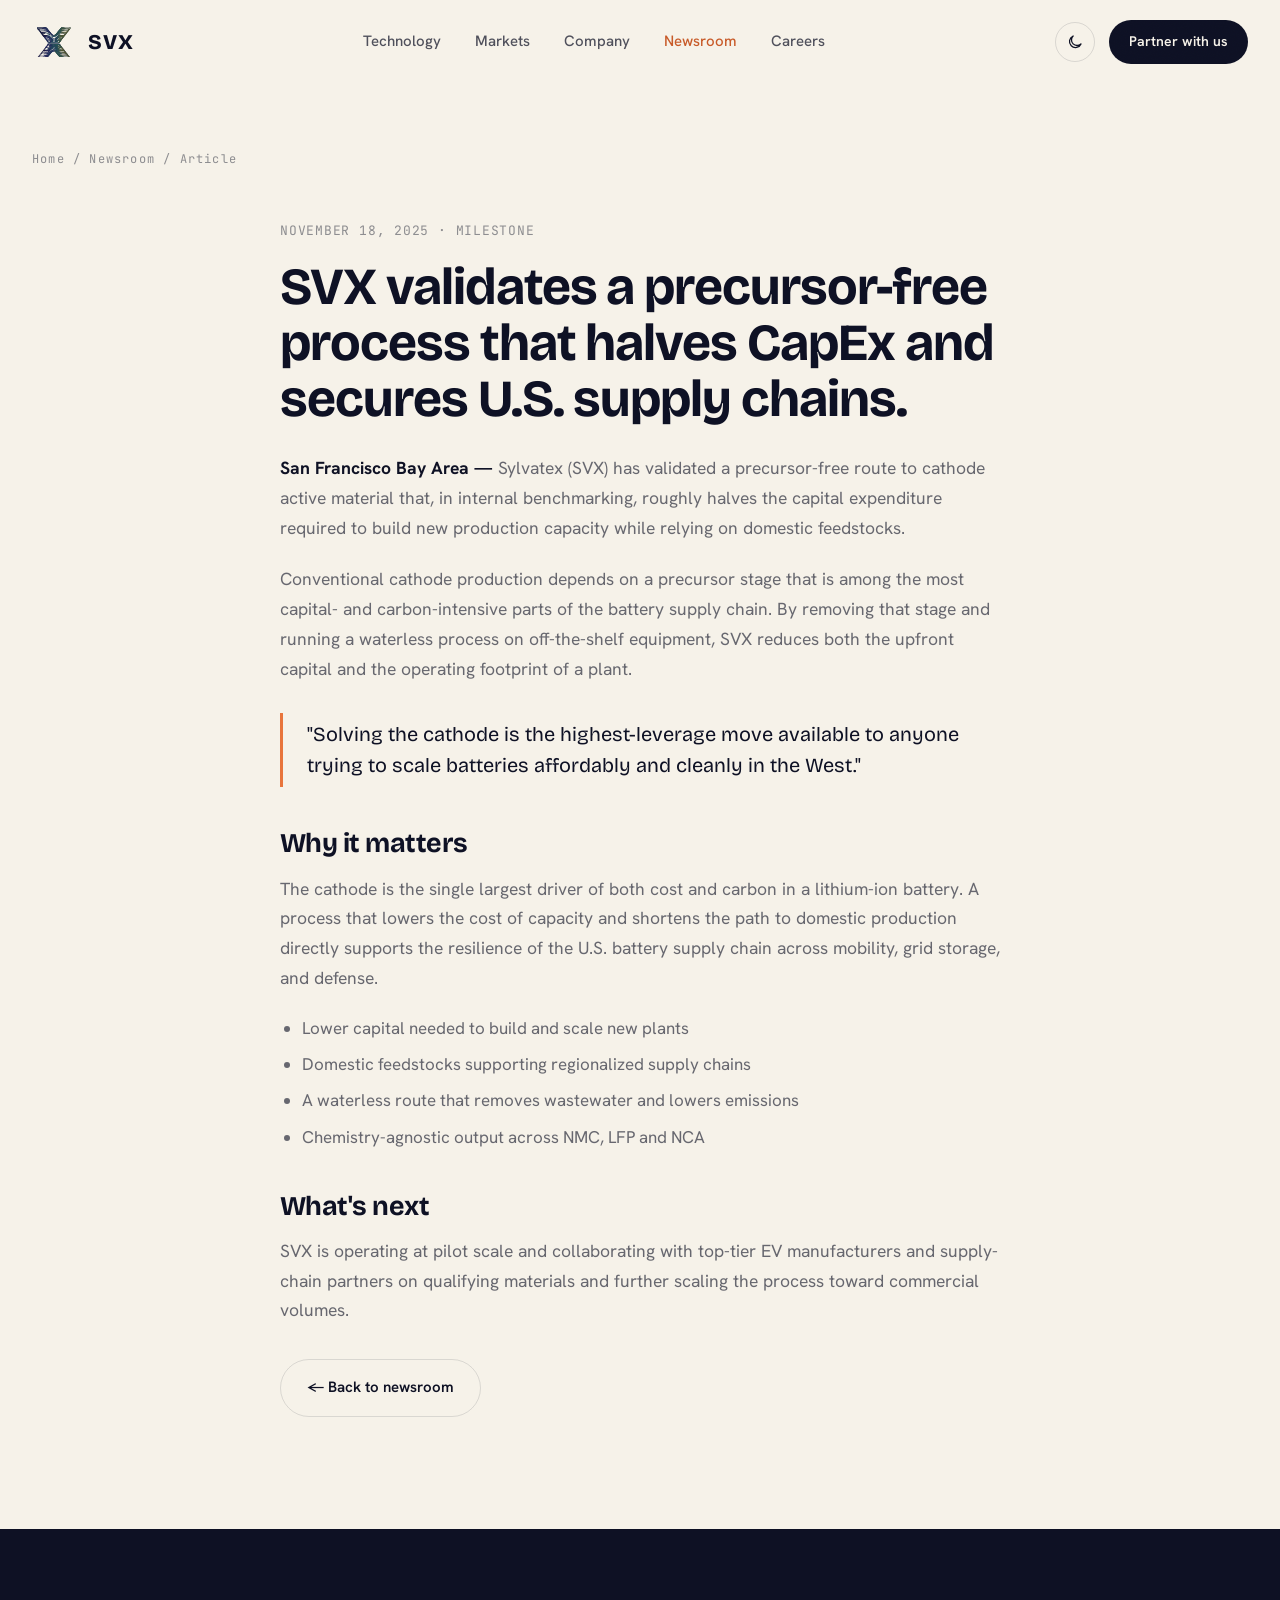
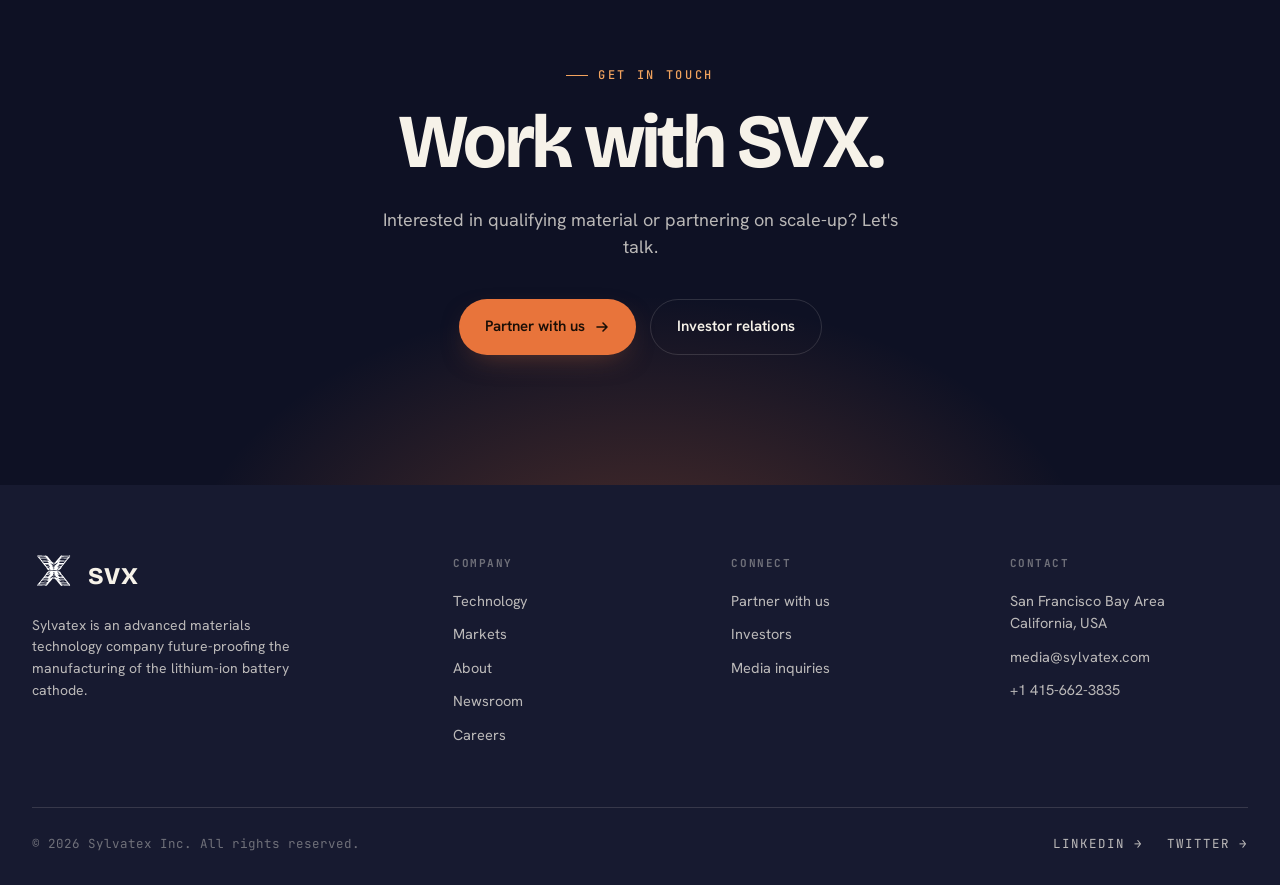
==== article.html @ 4dc6ec52 "initial commit" ====
<!doctype html>
<html lang="en" data-theme="light">
<head>
<meta charset="utf-8">
<meta name="viewport" content="width=device-width, initial-scale=1">
<title>SVX validates precursor-free process — Sylvatex (SVX)</title>
<meta name="description" content="SVX validates a precursor-free process that halves CapEx and secures U.S. supply chains.">
<script>(function(){try{var t=localStorage.getItem('svx-theme')||(matchMedia('(prefers-color-scheme: dark)').matches?'dark':'light');document.documentElement.setAttribute('data-theme',t);}catch(e){document.documentElement.setAttribute('data-theme','light');}})();</script>
<link rel="preconnect" href="https://fonts.googleapis.com"><link rel="preconnect" href="https://fonts.gstatic.com" crossorigin>
<link href="https://fonts.googleapis.com/css2?family=Bricolage+Grotesque:opsz,wght@12..96,500;12..96,600;12..96,700;12..96,800&family=Hanken+Grotesk:wght@400;500;600;700&family=JetBrains+Mono:wght@400;500;600&display=swap" rel="stylesheet">
<link rel="stylesheet" href="assets/css/style.css">
</head>
<body>
<nav class="nav" id="nav">
  <a href="index.html" class="brand"><span class="logo-x"><img class="x-color" src="assets/img/svx-logo-color.svg" alt=""><img class="x-white" src="assets/img/svx-x.svg" alt=""></span><span class="wordmark">SVX</span></a>
  <div class="nav-links">
    <a href="technology.html">Technology</a>
    <a href="markets.html">Markets</a>
    <a href="company.html">Company</a>
    <a href="newsroom.html" class="active">Newsroom</a>
    <a href="careers.html">Careers</a>
  </div>
  <div class="nav-right">
    <button class="theme-tg" id="themeTg" aria-label="Toggle theme"></button>
    <a href="contact.html" class="nav-cta">Partner with us</a>
    <div class="burger"><span></span><span></span><span></span></div>
  </div>
</nav>
<section class="page-hero" style="padding-bottom:20px">
  <div class="wrap"><div class="breadcrumb reveal"><a href="index.html">Home</a> / <a href="newsroom.html">Newsroom</a> / Article</div></div>
</section>
<section style="padding:10px 0 90px">
  <div class="wrap"><div class="prose reveal">
    <div class="article-meta">NOVEMBER 18, 2025 · MILESTONE</div>
    <h1>SVX validates a precursor-free process that halves CapEx and secures U.S. supply chains.</h1>
    <p><strong>San Francisco Bay Area —</strong> Sylvatex (SVX) has validated a precursor-free route to cathode active material that, in internal benchmarking, roughly halves the capital expenditure required to build new production capacity while relying on domestic feedstocks.</p>
    <p>Conventional cathode production depends on a precursor stage that is among the most capital- and carbon-intensive parts of the battery supply chain. By removing that stage and running a waterless process on off-the-shelf equipment, SVX reduces both the upfront capital and the operating footprint of a plant.</p>
    <blockquote>"Solving the cathode is the highest-leverage move available to anyone trying to scale batteries affordably and cleanly in the West."</blockquote>
    <h2>Why it matters</h2>
    <p>The cathode is the single largest driver of both cost and carbon in a lithium-ion battery. A process that lowers the cost of capacity and shortens the path to domestic production directly supports the resilience of the U.S. battery supply chain across mobility, grid storage, and defense.</p>
    <ul><li>Lower capital needed to build and scale new plants</li><li>Domestic feedstocks supporting regionalized supply chains</li><li>A waterless route that removes wastewater and lowers emissions</li><li>Chemistry-agnostic output across NMC, LFP and NCA</li></ul>
    <h2>What's next</h2>
    <p>SVX is operating at pilot scale and collaborating with top-tier EV manufacturers and supply-chain partners on qualifying materials and further scaling the process toward commercial volumes.</p>
    <p style="margin-top:34px"><a href="newsroom.html" class="btn btn-ghost">&larr; Back to newsroom</a></p>
  </div></div>
</section>
<section class="cta dark-sec sec">
  <div class="wrap">
    <span class="eyebrow c reveal">Get in touch</span>
    <h2 class="reveal d1">Work with SVX.</h2>
    <p class="reveal d2">Interested in qualifying material or partnering on scale-up? Let's talk.</p>
    <div class="cta-btns reveal d3">
      <a href="contact.html" class="btn btn-primary">Partner with us <svg width="16" height="16" viewBox="0 0 16 16" fill="none"><path d="M3 8h9M9 4l4 4-4 4" stroke="currentColor" stroke-width="1.6" stroke-linecap="round" stroke-linejoin="round"/></svg></a>
      <a href="company.html#invest" class="btn btn-ghost on-dark">Investor relations</a>
    </div>
  </div>
</section>
<footer class="footer">
  <div class="wrap">
    <div class="foot-top">
      <div class="foot-brand"><div class="brand" style="gap:12px;margin-bottom:10px"><span class="logo-x"><img class="x-color" src="assets/img/svx-logo-color.svg" alt=""><img class="x-white" src="assets/img/svx-x.svg" alt=""></span><span class="wordmark">SVX</span></div><p>Sylvatex is an advanced materials technology company future-proofing the manufacturing of the lithium-ion battery cathode.</p></div>
      <div class="foot-col"><h5>Company</h5><a href="technology.html">Technology</a><a href="markets.html">Markets</a><a href="company.html">About</a><a href="newsroom.html">Newsroom</a><a href="careers.html">Careers</a></div>
      <div class="foot-col"><h5>Connect</h5><a href="contact.html">Partner with us</a><a href="company.html#invest">Investors</a><a href="mailto:media@sylvatex.com">Media inquiries</a></div>
      <div class="foot-col"><h5>Contact</h5><p>San Francisco Bay Area<br>California, USA</p><a href="mailto:media@sylvatex.com">media@sylvatex.com</a><a href="tel:+14156623835">+1 415-662-3835</a></div>
    </div>
    <div class="foot-bottom"><span class="mono">&copy; <span id="year">2025</span> Sylvatex Inc. All rights reserved.</span><div class="foot-social"><a href="#">LINKEDIN &rarr;</a><a href="#">TWITTER &rarr;</a></div></div>
  </div>
</footer>
<script src="assets/js/main.js"></script>
</body>
</html>
---- assets/css/style.css ----
/* ============================================================
   SVX — Corporate site stylesheet
   Concept A · light/dark themed · shared across all pages
   ============================================================ */
:root{
  --amber:#E8743B; --amber-2:#F2A35E; --amber-deep:#C85A28;
  --teal:#2A5E5F; --sage:#4E5A40; --indigo:#26295D;
  --ink:#0E1124; --ink-2:#171A30; --teal-900:#0F3032;
  --on-ink:rgba(246,242,233,.74); --on-ink-strong:#F6F2E9; --on-ink-line:rgba(246,242,233,.14);
  /* semantic — LIGHT */
  --bg:#F6F2E9; --bg-alt:#EFE9DB; --surface:#ffffff;
  --text:#0E1124; --text-dim:rgba(14,17,36,.62); --text-mute:rgba(14,17,36,.45);
  --border:rgba(14,17,36,.12); --border-soft:rgba(14,17,36,.07);
  --logo:rgba(14,17,36,.42); --nav-bg:rgba(246,242,233,.82);
  --feat-1:var(--ink); --feat-2:var(--teal-900); --feat-3:var(--ink-2); --feat-cta:var(--ink); --feat-foot:var(--ink-2);
  --ease:cubic-bezier(.16,1,.3,1); --maxw:1280px;
}
[data-theme="dark"]{
  --bg:#070912; --bg-alt:#0C0F1C; --surface:#151A2C;
  --text:#F3F0E7; --text-dim:rgba(243,240,231,.68); --text-mute:rgba(243,240,231,.42);
  --border:rgba(243,240,231,.13); --border-soft:rgba(243,240,231,.07);
  --logo:rgba(243,240,231,.4); --nav-bg:rgba(7,9,18,.85);
  --feat-1:#0E1124; --feat-2:#0E2E30; --feat-3:#12162A; --feat-cta:#0C1022; --feat-foot:#0A0D1A;
}
*{box-sizing:border-box;margin:0;padding:0}
html{scroll-behavior:smooth}
body{font-family:"Hanken Grotesk",sans-serif; background:var(--bg); color:var(--text); -webkit-font-smoothing:antialiased; line-height:1.55; overflow-x:hidden; transition:background .5s var(--ease),color .5s var(--ease)}
h1,h2,h3,h4{font-family:"Bricolage Grotesque",sans-serif; line-height:1.04; letter-spacing:-.02em; font-weight:700; color:var(--text)}
.mono{font-family:"JetBrains Mono",monospace}
a{color:inherit; text-decoration:none}
img,svg{display:block}
.wrap{max-width:var(--maxw); margin:0 auto; padding:0 32px}
.sec{padding:110px 0}
.bg-alt{background:var(--bg-alt)}
.center{text-align:center}
.eyebrow{font-family:"JetBrains Mono",monospace; font-size:12px; font-weight:500; letter-spacing:.22em; text-transform:uppercase; color:var(--amber-deep); display:inline-flex; align-items:center; gap:10px}
.eyebrow::before{content:""; width:22px; height:1px; background:var(--amber)}
.eyebrow.c{justify-content:center}
section{position:relative}

/* ---------- NAV ---------- */
.nav{position:fixed; top:0; left:0; right:0; z-index:100; display:flex; align-items:center; justify-content:space-between; padding:20px 32px; transition:all .4s var(--ease)}
.nav.scrolled{padding:13px 32px; background:var(--nav-bg); backdrop-filter:blur(16px); border-bottom:1px solid var(--border)}
.brand{display:flex; align-items:center; gap:12px}
.brand .logo{width:34px; height:34px}
.brand .wordmark{font-family:"Bricolage Grotesque",sans-serif; font-weight:800; font-size:21px; letter-spacing:.04em; color:var(--text)}
.nav-links{display:flex; align-items:center; gap:34px}
.nav-links a{font-size:15px; font-weight:500; color:var(--text); opacity:.72; transition:opacity .2s}
.nav-links a:hover,.nav-links a.active{opacity:1}
.nav-links a.active{color:var(--amber-deep)}
.nav-right{display:flex; align-items:center; gap:14px}
.theme-tg{width:40px; height:40px; border:1px solid var(--border); border-radius:100px; background:transparent; color:var(--text); display:grid; place-items:center; cursor:pointer; transition:all .25s var(--ease)}
.theme-tg:hover{border-color:var(--text); transform:translateY(-1px)}
.theme-tg svg{width:18px; height:18px}
.nav-cta{font-size:14px; font-weight:600; padding:11px 20px; border-radius:100px; background:var(--text); color:var(--bg); transition:all .25s var(--ease); white-space:nowrap}
.nav-cta:hover{background:var(--amber-deep); color:#fff; transform:translateY(-1px)}
.burger{display:none; flex-direction:column; gap:5px; cursor:pointer}
.burger span{width:24px; height:2px; background:var(--text); border-radius:2px}

/* ---------- BUTTONS ---------- */
.btn{display:inline-flex; align-items:center; gap:9px; font-weight:600; font-size:15px; padding:15px 26px; border-radius:100px; transition:all .25s var(--ease); cursor:pointer; border:none}
.btn-primary{background:var(--amber); color:#1a0e06}
.btn-primary:hover{background:var(--amber-deep); color:#fff; transform:translateY(-2px); box-shadow:0 12px 28px -10px rgba(200,90,40,.6)}
.btn-ghost{background:transparent; color:var(--text); border:1px solid var(--border)}
.btn-ghost:hover{border-color:var(--text); background:var(--text); color:var(--bg)}
.btn svg{transition:transform .25s var(--ease)}
.btn:hover svg{transform:translateX(3px)}
.on-dark .btn-ghost,.btn-ghost.on-dark{color:var(--on-ink-strong); border-color:var(--on-ink-line)}
.on-dark .btn-ghost:hover,.btn-ghost.on-dark:hover{background:var(--on-ink-strong); color:var(--ink)}

/* ---------- HERO (home) ---------- */
.hero{padding:170px 0 70px; position:relative; overflow:hidden}
.grid-bg::before{content:""; position:absolute; inset:0; background-image:linear-gradient(var(--border-soft) 1px,transparent 1px),linear-gradient(90deg,var(--border-soft) 1px,transparent 1px); background-size:64px 64px; mask-image:radial-gradient(ellipse 80% 70% at 70% 30%,#000,transparent 75%); opacity:.7}
.hero-grid{display:grid; grid-template-columns:1.05fr .95fr; gap:48px; align-items:center; position:relative}
.hero h1{font-size:clamp(48px,7vw,96px); font-weight:700; letter-spacing:-.035em}
.accent{background:linear-gradient(105deg,var(--indigo),var(--teal) 48%,var(--sage)); -webkit-background-clip:text; background-clip:text; color:transparent}
[data-theme="dark"] .accent{background:linear-gradient(105deg,#6b6fc0,#46c7b8 48%,#aab06a); -webkit-background-clip:text; background-clip:text}
.lede{font-size:clamp(17px,1.5vw,20px); color:var(--text-dim); max-width:540px; margin:26px 0 36px}
.hero-cta{display:flex; gap:14px; flex-wrap:wrap}
.lattice-card{position:relative; aspect-ratio:1/.94; border-radius:22px; overflow:hidden; background:radial-gradient(120% 120% at 75% 15%,#194A4C,var(--ink) 70%); border:1px solid var(--on-ink-line); box-shadow:0 40px 80px -40px rgba(14,17,36,.55)}
.lattice-card .tag{position:absolute; top:18px; left:18px; z-index:3; font-family:"JetBrains Mono",monospace; font-size:11px; letter-spacing:.18em; text-transform:uppercase; color:rgba(246,242,233,.55)}
.lattice-card .tag-br{position:absolute; bottom:18px; right:20px; z-index:3; text-align:right; font-family:"JetBrains Mono",monospace; font-size:11px; letter-spacing:.05em; color:rgba(246,242,233,.5)}
.lattice-card svg{position:absolute; inset:0; width:100%; height:100%}

/* ---------- PAGE HERO (inner) ---------- */
.page-hero{padding:150px 0 64px; position:relative; overflow:hidden}
.page-hero .breadcrumb{font-family:"JetBrains Mono",monospace; font-size:12px; letter-spacing:.1em; color:var(--text-mute); margin-bottom:22px}
.page-hero .breadcrumb a:hover{color:var(--amber-deep)}
.page-hero h1{font-size:clamp(42px,6.2vw,84px); font-weight:700; letter-spacing:-.035em; max-width:14ch}
.page-hero .lede{margin-top:24px; max-width:620px}

/* ---------- STAT STRIP ---------- */
.stat-strip{display:grid; grid-template-columns:repeat(4,1fr); margin-top:64px; border-top:1px solid var(--border); border-bottom:1px solid var(--border)}
.stat-strip .cell{padding:26px 24px 24px; border-right:1px solid var(--border-soft)}
.stat-strip .cell:last-child{border-right:none}
.stat-strip .num{font-family:"Bricolage Grotesque",sans-serif; font-weight:700; font-size:clamp(34px,4vw,46px); letter-spacing:-.03em; color:var(--text)}
.stat-strip .num .u{color:var(--amber-deep)}
.stat-strip .lbl{font-size:13.5px; color:var(--text-dim); margin-top:6px; max-width:210px}

/* ---------- TRUST / LOGO ROWS ---------- */
.logorow{padding:46px 0; background:var(--bg-alt); border-top:1px solid var(--border); border-bottom:1px solid var(--border)}
.logorow .kicker{font-family:"JetBrains Mono",monospace; font-size:12px; letter-spacing:.16em; text-transform:uppercase; color:var(--text-mute); text-align:center; margin-bottom:26px}
.logos{display:flex; align-items:center; justify-content:center; flex-wrap:wrap; gap:18px 46px}
.logos span{font-family:"Bricolage Grotesque",sans-serif; font-weight:700; font-size:19px; color:var(--logo); transition:color .25s; cursor:default}
.logos span:hover{color:var(--teal)}

/* ---------- SECTION HEAD ---------- */
.shead{max-width:760px; margin-bottom:54px}
.shead.c{margin-left:auto; margin-right:auto; text-align:center}
.shead h2{font-size:clamp(34px,4.6vw,58px); margin-top:18px; font-weight:700}
.shead p{font-size:18px; color:var(--text-dim); margin-top:18px; max-width:620px}
.shead.c p{margin-left:auto; margin-right:auto}

/* ---------- DARK FEATURE SECTIONS ---------- */
.dark-sec{color:var(--on-ink-strong); overflow:hidden}
.dark-sec .shead p,.dark-sec .lede{color:var(--on-ink)}
.dark-sec .eyebrow{color:var(--amber-2)} .dark-sec .eyebrow::before{background:var(--amber-2)}
.dark-sec h1,.dark-sec h2,.dark-sec h3,.dark-sec h4{color:var(--on-ink-strong)}
.stakes{background:var(--feat-1); transition:background .5s var(--ease)} .stakes.sec{padding:120px 0}
.stakes::before{content:""; position:absolute; inset:0; background:radial-gradient(80% 60% at 15% 0%,rgba(42,94,95,.4),transparent 60%),radial-gradient(50% 50% at 100% 100%,rgba(232,116,59,.16),transparent 70%)}
.stakes .wrap{position:relative}
.viz-grid{display:grid; grid-template-columns:1fr 1fr; gap:24px}
.viz-card{background:rgba(246,242,233,.04); border:1px solid var(--on-ink-line); border-radius:20px; padding:34px; backdrop-filter:blur(4px)}
.viz-card h3{font-size:21px; margin-bottom:4px}
.viz-card .sub{font-size:13.5px; color:var(--on-ink); margin-bottom:26px}
.bar-row{margin-bottom:18px}
.bar-row .bl{display:flex; justify-content:space-between; font-size:13.5px; margin-bottom:8px; color:var(--on-ink)}
.bar-row .bl b{color:var(--on-ink-strong); font-family:"JetBrains Mono",monospace; font-weight:500}
.bar-track{height:9px; border-radius:6px; background:rgba(246,242,233,.08); overflow:hidden}
.bar-fill{height:100%; width:0; border-radius:6px; transition:width 1.3s var(--ease)}
.bar-fill.cathode{background:linear-gradient(90deg,var(--amber),var(--amber-2))}
.bar-fill.other{background:rgba(246,242,233,.34)}
.bar-fill.anode{background:var(--teal)}
.note{margin-top:40px; border-left:2px solid var(--amber); padding:6px 0 6px 22px; max-width:780px}
.note p{font-size:17px; color:var(--on-ink-strong)} .note b{color:var(--amber-2); font-weight:600}

/* ---------- PILLARS ---------- */
.pillars{display:grid; grid-template-columns:repeat(3,1fr); gap:20px}
.pillar{border:1px solid var(--border); border-radius:18px; padding:34px 30px; background:var(--surface); position:relative; overflow:hidden; transition:transform .35s var(--ease),box-shadow .35s var(--ease)}
.pillar:hover{transform:translateY(-4px); box-shadow:0 30px 60px -34px rgba(14,17,36,.3)}
.pillar .pn{font-family:"JetBrains Mono",monospace; font-size:12px; color:var(--amber-deep); letter-spacing:.12em}
.pillar h3{font-size:27px; margin:18px 0 12px}
.pillar p{font-size:15px; color:var(--text-dim)}
.pillar .ring{position:absolute; right:-40px; top:-40px; width:120px; height:120px; border-radius:50%; border:1px solid var(--border); opacity:.6}

/* ---------- ATTRS ---------- */
.attrs{display:grid; grid-template-columns:repeat(4,1fr); gap:1px; background:var(--border); border:1px solid var(--border); border-radius:16px; overflow:hidden}
.attr{background:var(--bg-alt); padding:26px 22px; transition:background .25s}
.attr:hover{background:var(--surface)}
.attr .ai{font-family:"JetBrains Mono",monospace; font-size:12px; color:var(--teal); letter-spacing:.08em; margin-bottom:12px}
.attr h4{font-size:17px; font-weight:600; font-family:"Hanken Grotesk",sans-serif; letter-spacing:-.01em; margin-bottom:6px}
.attr p{font-size:13.5px; color:var(--text-dim)}

/* ---------- PROCESS ---------- */
.process{display:grid; grid-template-columns:repeat(4,1fr); gap:1px; background:var(--border); border:1px solid var(--border); border-radius:16px; overflow:hidden}
.pstep{background:var(--surface); padding:32px 26px; position:relative}
.pstep .pnum{font-family:"JetBrains Mono",monospace; font-size:12px; color:var(--amber-deep); letter-spacing:.1em; margin-bottom:16px}
.pstep h4{font-size:18px; margin-bottom:8px}
.pstep p{font-size:13.5px; color:var(--text-dim)}

/* ---------- MARKETS ---------- */
.mkt-grid{display:grid; grid-template-columns:repeat(3,1fr); gap:20px}
.mkt{border:1px solid var(--on-ink-line); border-radius:18px; padding:32px; position:relative; background:rgba(246,242,233,.03); min-height:280px; display:flex; flex-direction:column; transition:background .3s,transform .3s var(--ease)}
.mkt:hover{background:rgba(246,242,233,.07); transform:translateY(-4px)}
.mkt .ico{width:44px; height:44px; margin-bottom:auto; color:var(--amber-2)}
.mkt .mn{font-family:"JetBrains Mono",monospace; font-size:11px; letter-spacing:.16em; color:rgba(246,242,233,.45); text-transform:uppercase}
.mkt h3{font-size:25px; margin:14px 0 10px}
.mkt p{font-size:14.5px; color:var(--on-ink)}

/* market detail blocks */
.feature-block{display:grid; grid-template-columns:1fr 1fr; gap:56px; align-items:center; padding:70px 0; border-bottom:1px solid var(--border)}
.feature-block:last-child{border-bottom:none}
.feature-block.flip .fb-visual{order:-1}
.fb-tag{font-family:"JetBrains Mono",monospace; font-size:12px; letter-spacing:.14em; color:var(--amber-deep); text-transform:uppercase}
.feature-block h2{font-size:clamp(28px,3.4vw,42px); margin:14px 0 18px}
.feature-block p{font-size:16.5px; color:var(--text-dim); margin-bottom:16px}
.fb-list{list-style:none; margin-top:22px}
.fb-list li{font-size:15px; padding:11px 0 11px 26px; border-top:1px solid var(--border); position:relative; color:var(--text)}
.fb-list li::before{content:""; position:absolute; left:0; top:18px; width:10px; height:10px; background:var(--amber); border-radius:2px}
.fb-visual{aspect-ratio:4/3; border-radius:20px; border:1px solid var(--border); background:radial-gradient(130% 120% at 80% 10%,var(--teal-900),var(--ink) 75%); position:relative; overflow:hidden; box-shadow:0 30px 60px -40px rgba(14,17,36,.5)}
.fb-visual .label{position:absolute; bottom:20px; left:22px; font-family:"JetBrains Mono",monospace; font-size:11px; letter-spacing:.12em; color:rgba(246,242,233,.6); text-transform:uppercase}
.fb-visual svg{position:absolute; inset:0; width:100%; height:100%}

/* ---------- TRACTION ---------- */
.trac-grid{display:grid; grid-template-columns:repeat(4,1fr); gap:24px}
.trac .num{font-family:"Bricolage Grotesque",sans-serif; font-weight:700; font-size:clamp(34px,4.2vw,50px); letter-spacing:-.03em; color:var(--amber-2)}
.trac .lbl{font-size:14px; color:var(--on-ink); margin-top:8px}

/* ---------- NEWS ---------- */
.news-head{display:flex; justify-content:space-between; align-items:flex-end; margin-bottom:48px; flex-wrap:wrap; gap:20px}
.news-grid{display:grid; grid-template-columns:repeat(3,1fr); gap:22px}
.ncard{border:1px solid var(--border); border-radius:18px; padding:30px; background:var(--surface); display:flex; flex-direction:column; min-height:300px; transition:transform .35s var(--ease),box-shadow .35s var(--ease)}
.ncard:hover{transform:translateY(-5px); box-shadow:0 30px 60px -34px rgba(14,17,36,.28)}
.ncard .date{font-family:"JetBrains Mono",monospace; font-size:12px; color:var(--amber-deep); letter-spacing:.06em}
.ncard .cat{font-family:"JetBrains Mono",monospace; font-size:11px; letter-spacing:.14em; text-transform:uppercase; color:var(--text-mute); margin-bottom:auto}
.ncard h3{font-size:20px; font-weight:600; font-family:"Bricolage Grotesque",sans-serif; margin:18px 0; line-height:1.18}
.ncard .more{font-size:14px; font-weight:600; color:var(--teal); display:inline-flex; gap:7px; align-items:center}
[data-theme="dark"] .ncard .more{color:#5fd0c2}
.ncard:hover .more svg{transform:translateX(3px)} .ncard .more svg{transition:transform .25s}

/* news list (newsroom) */
.news-list{border-top:1px solid var(--border)}
.nrow{display:grid; grid-template-columns:130px 1fr auto; gap:28px; align-items:center; padding:30px 0; border-bottom:1px solid var(--border); transition:padding-left .3s var(--ease)}
.nrow:hover{padding-left:10px}
.nrow .date{font-family:"JetBrains Mono",monospace; font-size:13px; color:var(--amber-deep)}
.nrow h3{font-size:21px; font-weight:600; font-family:"Bricolage Grotesque",sans-serif; line-height:1.25}
.nrow .arrow{color:var(--text-mute)} .nrow:hover .arrow{color:var(--amber-deep)}
.pager{display:flex; gap:10px; justify-content:center; margin-top:50px}
.pager a{width:40px; height:40px; display:grid; place-items:center; border:1px solid var(--border); border-radius:10px; font-family:"JetBrains Mono",monospace; font-size:14px; transition:all .2s}
.pager a:hover,.pager a.active{background:var(--amber); color:#1a0e06; border-color:var(--amber)}

/* ---------- ARTICLE ---------- */
.prose{max-width:720px; margin:0 auto}
.prose .article-meta{font-family:"JetBrains Mono",monospace; font-size:13px; letter-spacing:.06em; color:var(--text-mute); margin-bottom:18px}
.prose h1{font-size:clamp(32px,4.4vw,52px); line-height:1.08; margin-bottom:26px}
.prose h2{font-size:27px; margin:42px 0 16px}
.prose p{font-size:17.5px; color:var(--text-dim); margin-bottom:22px; line-height:1.7}
.prose p strong{color:var(--text)}
.prose ul{margin:0 0 24px 0; padding-left:22px}
.prose li{font-size:17px; color:var(--text-dim); margin-bottom:10px}
.prose blockquote{border-left:3px solid var(--amber); padding:6px 0 6px 24px; margin:30px 0; font-size:20px; font-family:"Bricolage Grotesque",sans-serif; color:var(--text)}

/* ---------- VALUES ---------- */
.values{display:grid; grid-template-columns:1fr 1fr; gap:1px; background:var(--border); border:1px solid var(--border); border-radius:18px; overflow:hidden}
.value{background:var(--surface); padding:40px 36px}
.value .vi{font-family:"JetBrains Mono",monospace; font-size:12px; color:var(--amber-deep); letter-spacing:.1em; margin-bottom:14px}
.value h3{font-size:24px; margin-bottom:10px}
.value p{font-size:15px; color:var(--text-dim)}

/* ---------- TEAM ---------- */
.team-grid{display:grid; grid-template-columns:repeat(4,1fr); gap:22px}
.leader .ph{aspect-ratio:1/1; border-radius:16px; background:linear-gradient(150deg,var(--teal-900),var(--ink)); border:1px solid var(--border); display:grid; place-items:center; margin-bottom:16px}
.leader .ph span{font-family:"Bricolage Grotesque",sans-serif; font-size:34px; font-weight:700; color:var(--on-ink-strong); opacity:.5}
.leader h4{font-size:18px; margin-bottom:3px}
.leader p{font-size:13.5px; color:var(--text-mute); font-family:"JetBrains Mono",monospace; letter-spacing:.03em}

/* ---------- CAREERS ---------- */
.role{display:grid; grid-template-columns:1fr auto; gap:24px; align-items:center; padding:30px 32px; border:1px solid var(--border); border-radius:16px; background:var(--surface); margin-bottom:16px; transition:transform .3s var(--ease),box-shadow .3s var(--ease)}
.role:hover{transform:translateY(-3px); box-shadow:0 24px 50px -34px rgba(14,17,36,.3)}
.role .rmeta{font-family:"JetBrains Mono",monospace; font-size:12px; letter-spacing:.1em; color:var(--text-mute); margin-bottom:8px; text-transform:uppercase}
.role h3{font-size:22px}
.role p{font-size:14.5px; color:var(--text-dim); margin-top:6px; max-width:560px}

/* ---------- CONTACT / FORM ---------- */
.contact-grid{display:grid; grid-template-columns:1fr 1fr; gap:56px}
.form-grid{display:grid; grid-template-columns:1fr 1fr; gap:20px}
.field{display:flex; flex-direction:column; gap:8px}
.field.full{grid-column:1/-1}
.field label{font-family:"JetBrains Mono",monospace; font-size:12px; letter-spacing:.08em; text-transform:uppercase; color:var(--text-mute)}
.field input,.field textarea,.field select{font-family:"Hanken Grotesk",sans-serif; font-size:15px; padding:14px 16px; border:1px solid var(--border); border-radius:10px; background:var(--surface); color:var(--text); transition:border-color .2s}
.field input:focus,.field textarea:focus,.field select:focus{outline:none; border-color:var(--amber)}
.field textarea{resize:vertical; min-height:130px}
.contact-info .ci{margin-bottom:30px}
.contact-info .ci .l{font-family:"JetBrains Mono",monospace; font-size:12px; letter-spacing:.1em; text-transform:uppercase; color:var(--text-mute); margin-bottom:8px}
.contact-info .ci a,.contact-info .ci p{font-size:18px; color:var(--text)}
.contact-info .ci a:hover{color:var(--amber-deep)}

/* ---------- CTA ---------- */
.cta{background:var(--feat-cta); text-align:center; transition:background .5s var(--ease)} .cta.sec{padding:130px 0}
.cta::before{content:""; position:absolute; inset:0; background:radial-gradient(60% 90% at 50% 120%,rgba(232,116,59,.3),transparent 60%)}
.cta .wrap{position:relative}
.cta h2{font-size:clamp(38px,6vw,76px); font-weight:700; letter-spacing:-.035em; max-width:900px; margin:18px auto 0}
.cta p{font-size:18px; color:var(--on-ink); max-width:540px; margin:24px auto 38px}
.cta-btns{display:flex; gap:14px; justify-content:center; flex-wrap:wrap}

/* ---------- FOOTER ---------- */
.footer{background:var(--feat-foot); color:var(--on-ink); padding:70px 0 32px; transition:background .5s var(--ease)}
.foot-top{display:grid; grid-template-columns:1.6fr 1fr 1fr 1fr; gap:40px; padding-bottom:50px; border-bottom:1px solid var(--on-ink-line)}
.foot-brand .wordmark{font-family:"Bricolage Grotesque",sans-serif; font-weight:800; font-size:24px; color:var(--on-ink-strong); letter-spacing:.04em}
.foot-brand p{font-size:14px; max-width:280px; margin-top:16px}
.foot-col h5{font-family:"JetBrains Mono",monospace; font-size:11px; letter-spacing:.14em; text-transform:uppercase; color:rgba(246,242,233,.4); margin-bottom:18px}
.foot-col a,.foot-col p{display:block; font-size:14.5px; color:var(--on-ink); margin-bottom:11px; transition:color .2s}
.foot-col a:hover{color:var(--amber-2)}
.foot-bottom{display:flex; justify-content:space-between; align-items:center; padding-top:26px; flex-wrap:wrap; gap:14px}
.foot-bottom .mono{font-size:12.5px; color:rgba(246,242,233,.4)}
.foot-social{display:flex; gap:24px}
.foot-social a{font-family:"JetBrains Mono",monospace; font-size:12.5px; letter-spacing:.08em; color:var(--on-ink)}

/* ---------- REVEAL ---------- */
.reveal{opacity:0; transform:translateY(26px); transition:opacity .8s var(--ease),transform .8s var(--ease)}
.reveal.in{opacity:1; transform:none}
.reveal.d1{transition-delay:.08s}.reveal.d2{transition-delay:.16s}.reveal.d3{transition-delay:.24s}.reveal.d4{transition-delay:.32s}

/* ---------- RESPONSIVE ---------- */
@media(max-width:980px){
  .hero-grid{grid-template-columns:1fr; gap:36px} .lattice-card{max-width:440px}
  .stat-strip{grid-template-columns:1fr 1fr} .stat-strip .cell{border-bottom:1px solid var(--border-soft)} .stat-strip .cell:nth-child(2n){border-right:none}
  .viz-grid,.pillars,.mkt-grid,.news-grid,.values,.contact-grid{grid-template-columns:1fr}
  .attrs,.process{grid-template-columns:1fr 1fr} .trac-grid,.team-grid{grid-template-columns:1fr 1fr; gap:30px}
  .feature-block{grid-template-columns:1fr; gap:30px} .feature-block.flip .fb-visual{order:0}
  .foot-top{grid-template-columns:1fr 1fr; gap:32px}
}
@media(max-width:680px){
  .wrap{padding:0 22px} .nav{padding:16px 22px} .nav-links{display:none} .burger{display:flex}
  .stat-strip,.attrs,.process,.trac-grid,.team-grid,.form-grid,.foot-top{grid-template-columns:1fr}
  .stat-strip .cell{border-right:none} .nrow{grid-template-columns:1fr; gap:8px} .nrow .arrow{display:none}
  .role{grid-template-columns:1fr; gap:18px}
}

/* ============================================================
   CREATIVE LAYER — atmosphere, motion, real logo, feeling
   ============================================================ */

/* film grain over everything */
body::after{content:""; position:fixed; inset:0; z-index:9998; pointer-events:none; opacity:.045; mix-blend-mode:soft-light;
  background-image:url("data:image/svg+xml,%3Csvg xmlns='http://www.w3.org/2000/svg' width='160' height='160'%3E%3Cfilter id='n'%3E%3CfeTurbulence type='fractalNoise' baseFrequency='0.9' numOctaves='2' stitchTiles='stitch'/%3E%3C/filter%3E%3Crect width='100%25' height='100%25' filter='url(%23n)'/%3E%3C/svg%3E")}

/* organic gradient mesh */
.mesh{position:absolute; inset:0; overflow:hidden; pointer-events:none}
.blob{position:absolute; border-radius:50%; filter:blur(60px); opacity:.5; will-change:transform}
.blob.a{width:46vw; height:46vw; left:-8vw; top:-14vw; background:radial-gradient(circle,var(--amber),transparent 65%); animation:drift1 18s ease-in-out infinite}
.blob.b{width:42vw; height:42vw; right:-10vw; top:6vw; background:radial-gradient(circle,var(--amber-2),transparent 62%); opacity:.4; animation:drift2 22s ease-in-out infinite}
.blob.c{width:40vw; height:40vw; right:10vw; bottom:-16vw; background:radial-gradient(circle,var(--teal),transparent 60%); opacity:.32; animation:drift3 26s ease-in-out infinite}
.blob.d{width:30vw; height:30vw; left:18vw; bottom:-10vw; background:radial-gradient(circle,var(--sage),transparent 62%); opacity:.3; animation:drift1 30s ease-in-out infinite reverse}
[data-theme="dark"] .blob.a{background:radial-gradient(circle,rgba(232,116,59,.7),transparent 62%); opacity:.32}
[data-theme="dark"] .blob.b{background:radial-gradient(circle,rgba(242,163,94,.55),transparent 62%); opacity:.22}
[data-theme="dark"] .blob.c{background:radial-gradient(circle,rgba(70,199,184,.6),transparent 60%); opacity:.3}
[data-theme="dark"] .blob.d{background:radial-gradient(circle,rgba(120,135,80,.6),transparent 62%); opacity:.26}
@keyframes drift1{0%,100%{transform:translate(0,0) scale(1)}50%{transform:translate(5vw,4vw) scale(1.12)}}
@keyframes drift2{0%,100%{transform:translate(0,0) scale(1)}50%{transform:translate(-6vw,5vw) scale(1.08)}}
@keyframes drift3{0%,100%{transform:translate(0,0) scale(1)}50%{transform:translate(-4vw,-6vw) scale(1.15)}}

/* ---- REAL LOGO (themeable X mark via mask) ---- */
.logo-x{position:relative; width:44px; height:30px; overflow:hidden; flex:none}
.logo-x img{display:block; width:44px; height:44px; object-fit:cover; object-position:top}
.logo-x .x-white{display:none}
[data-theme="dark"] .logo-x{height:44px}
[data-theme="dark"] .logo-x .x-color{display:none}
[data-theme="dark"] .logo-x .x-white{display:block}
.footer .logo-x{height:44px}
.footer .logo-x .x-color{display:none}
.footer .logo-x .x-white{display:block}

/* ---- CINEMATIC HERO ---- */
.hero-cine{position:relative; min-height:94vh; display:flex; align-items:center; overflow:hidden; padding:170px 0 100px}
.hero-cine #field{position:absolute; inset:0; width:100%; height:100%; z-index:1; opacity:.9}
.hero-cine .mesh{z-index:0}
.hero-cine::after{content:""; position:absolute; inset:0; z-index:1; pointer-events:none;
  background:linear-gradient(100deg,var(--bg) 14%,rgba(0,0,0,0) 64%)}
.hero-cine .wrap{position:relative; z-index:3}
.hero-inner{max-width:660px}
.hero-cine h1{font-size:clamp(50px,7.4vw,104px); font-weight:800; letter-spacing:-.04em; line-height:.98}
.hero-cine h1 .ln{display:block; opacity:0; transform:translateY(22px); filter:blur(10px); animation:rise 1s var(--ease) forwards}
.hero-cine h1 .ln:nth-child(2){animation-delay:.14s}
@keyframes rise{to{opacity:1; transform:none; filter:blur(0)}}
.hero-cine .lede{max-width:560px}
.hero-cine .kicker-line{display:flex; align-items:center; gap:14px; margin-bottom:8px}

/* rotating "powered by nature" badge */
.hero-badge{position:absolute; top:120px; right:4vw; z-index:3; width:128px; height:128px; pointer-events:none}
.hero-badge .spin{animation:spin 26s linear infinite; transform-origin:50% 50%}
.hero-badge text{font-family:"JetBrains Mono",monospace; font-size:9.1px; letter-spacing:3.1px; fill:var(--text); text-transform:uppercase}
.hero-badge .core{fill:var(--amber)}
@keyframes spin{to{transform:rotate(360deg)}}
@media(max-width:900px){.hero-badge{display:none}}

/* scroll cue */
.scrollcue{position:absolute; bottom:28px; left:50%; transform:translateX(-50%); z-index:3; display:flex; flex-direction:column; align-items:center; gap:10px; font-family:"JetBrains Mono",monospace; font-size:10.5px; letter-spacing:.2em; color:var(--text-mute)}
.scrollcue .ln{width:1px; height:38px; background:linear-gradient(var(--text-mute),transparent); animation:cue 2.2s ease-in-out infinite}
@keyframes cue{0%,100%{transform:scaleY(.5); opacity:.4; transform-origin:top}50%{transform:scaleY(1); opacity:1; transform-origin:top}}

/* energy glow on primary button */
.btn-primary{box-shadow:0 10px 30px -14px rgba(232,116,59,.5)}
.btn-primary:hover{box-shadow:0 16px 40px -12px rgba(232,116,59,.7)}

/* ---- MARQUEE ---- */
.marquee{overflow:hidden; padding:24px 0; border-top:1px solid var(--border); border-bottom:1px solid var(--border); background:var(--bg)}
.marquee-track{display:inline-flex; align-items:center; gap:34px; white-space:nowrap; animation:marq 34s linear infinite; will-change:transform}
.marquee-track span{font-family:"Bricolage Grotesque",sans-serif; font-weight:700; font-size:clamp(20px,2.8vw,32px); letter-spacing:-.01em; color:transparent; -webkit-text-stroke:1px var(--text-mute)}
.marquee-track span.fill{color:var(--amber); -webkit-text-stroke:0}
.marquee-track .dot{width:9px; height:9px; border-radius:50%; background:var(--teal); -webkit-text-stroke:0}
@keyframes marq{to{transform:translateX(-50%)}}

/* ---- BRAND INTERLUDE (always warm) ---- */
.interlude{position:relative; overflow:hidden; padding:130px 0; background:linear-gradient(135deg,#F8ECDB 0%,#F4DDC4 42%,#EFE7D4 100%); color:#1b1430}
.interlude .mesh{opacity:.9}
.interlude .blob.t1{width:40vw;height:40vw;left:-6vw;bottom:-16vw;background:radial-gradient(circle,rgba(232,116,59,.4),transparent 62%);filter:blur(70px);position:absolute;border-radius:50%;animation:drift2 24s ease-in-out infinite}
.interlude .wrap{position:relative; z-index:2}
.interlude-grid{display:grid; grid-template-columns:1.2fr .8fr; gap:56px; align-items:center}
.interlude .ey{font-family:"JetBrains Mono",monospace; font-size:12px; letter-spacing:.22em; text-transform:uppercase; color:#b5531f; display:inline-flex; gap:10px; align-items:center}
.interlude .ey::before{content:"";width:22px;height:1px;background:#b5531f}
.interlude .statement{font-family:"Bricolage Grotesque",sans-serif; font-weight:700; font-size:clamp(30px,4.4vw,58px); line-height:1.03; letter-spacing:-.025em; margin:20px 0 0; color:#1b1430}
.interlude .statement em{font-style:normal; background:linear-gradient(105deg,#26295D,#2A5E5F 55%,#6f7536); -webkit-background-clip:text; background-clip:text; color:transparent}
.interlude p{font-size:17px; color:#4a3f52; margin-top:22px; max-width:520px}
.interlude .logo-feature{display:flex; justify-content:center}
.interlude .logo-feature img{width:min(300px,62vw); height:auto; filter:drop-shadow(0 30px 50px rgba(40,30,60,.18))}
@media(max-width:900px){.interlude-grid{grid-template-columns:1fr; gap:40px} .interlude .logo-feature{order:-1}}

/* page-hero gets atmosphere too */
.page-hero .mesh{z-index:0; opacity:.85}
.page-hero .wrap{position:relative; z-index:2}

@media(prefers-reduced-motion: reduce){
  .blob,.hero-badge .spin,.marquee-track,.scrollcue .ln,.interlude .blob.t1{animation:none !important}
  .hero-cine h1 .ln{opacity:1; transform:none; filter:none; animation:none}
}
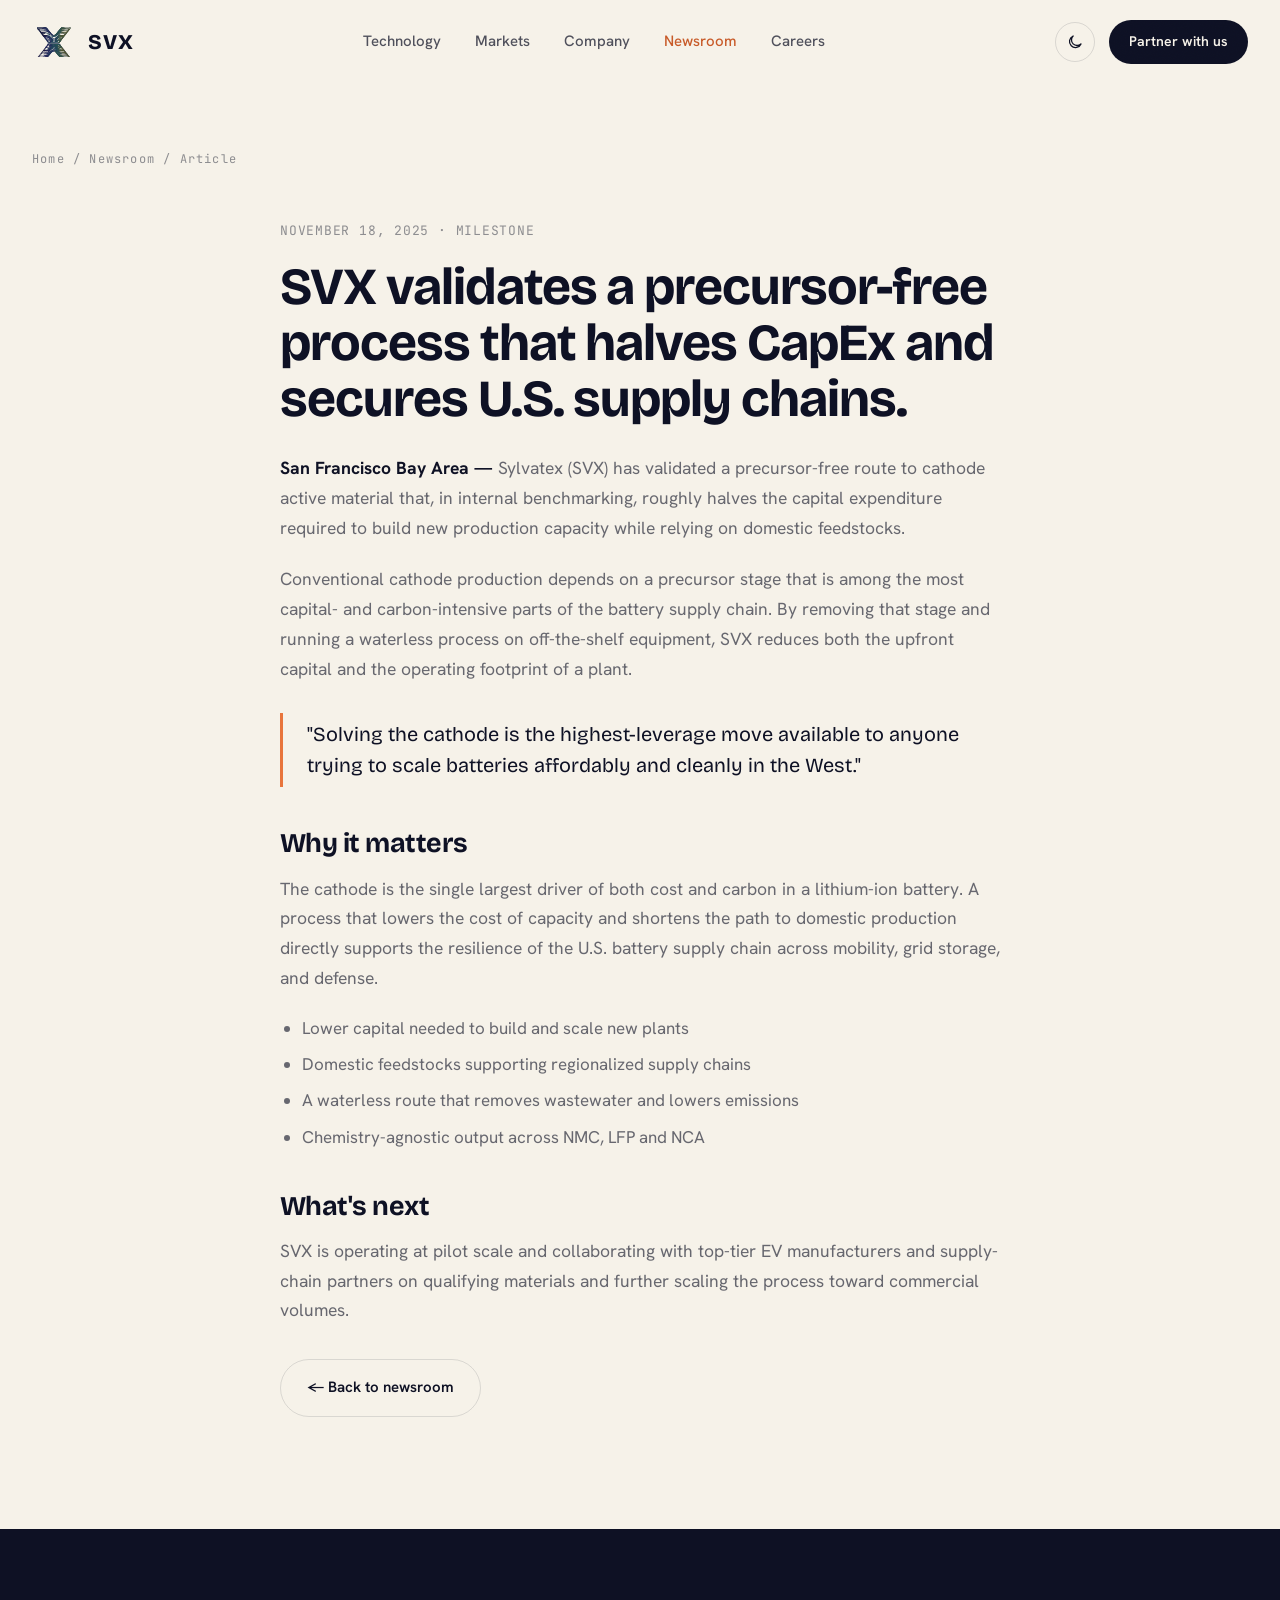
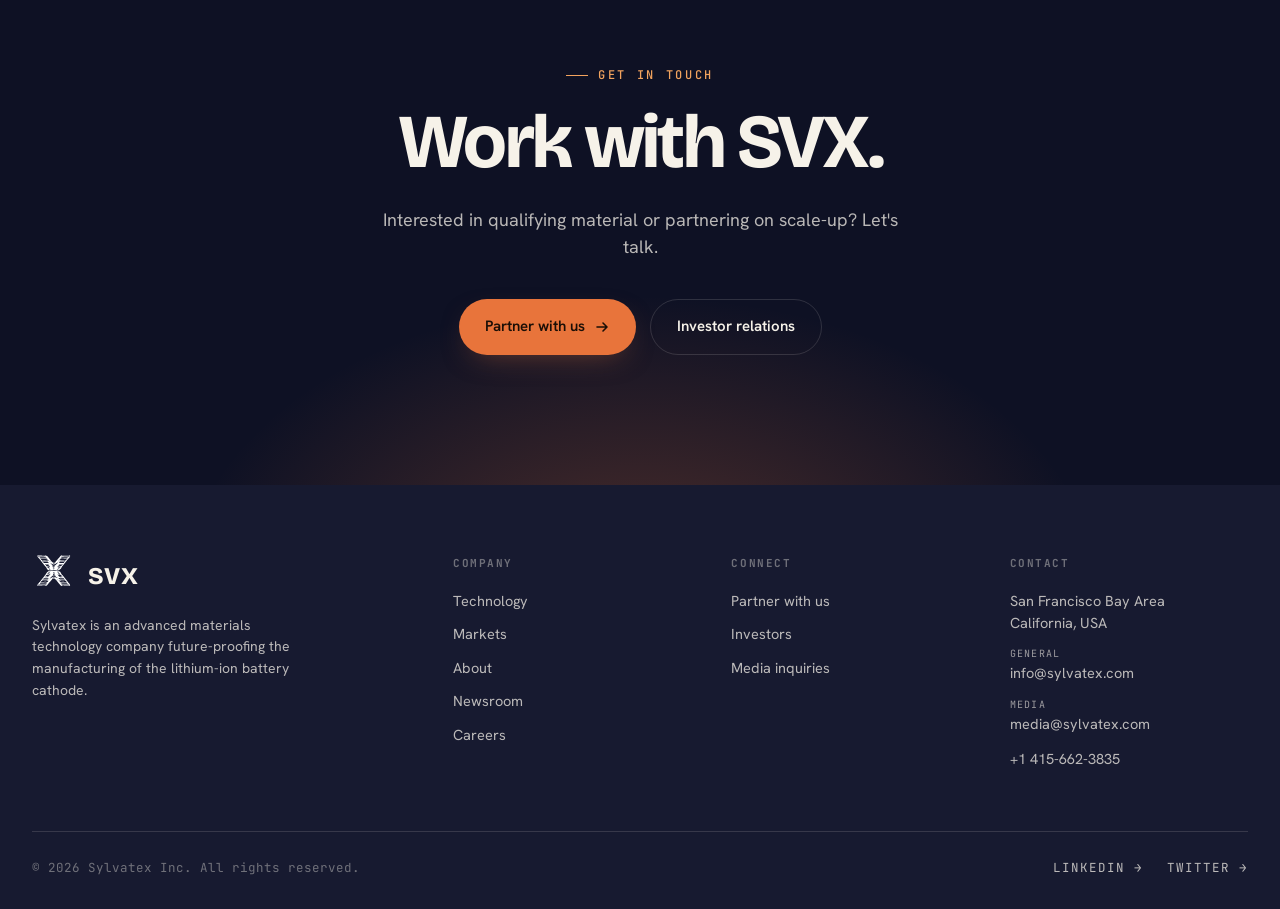
==== commit 635b0f4e: "Sync mockup content with theme: info@ general email, new contact form topics, labelled General/Media" ====
--- a/article.html
+++ b/article.html
@@ -61,7 +61,7 @@
       <div class="foot-brand"><div class="brand" style="gap:12px;margin-bottom:10px"><span class="logo-x"><img class="x-color" src="assets/img/svx-logo-color.svg" alt=""><img class="x-white" src="assets/img/svx-x.svg" alt=""></span><span class="wordmark">SVX</span></div><p>Sylvatex is an advanced materials technology company future-proofing the manufacturing of the lithium-ion battery cathode.</p></div>
       <div class="foot-col"><h5>Company</h5><a href="technology.html">Technology</a><a href="markets.html">Markets</a><a href="company.html">About</a><a href="newsroom.html">Newsroom</a><a href="careers.html">Careers</a></div>
       <div class="foot-col"><h5>Connect</h5><a href="contact.html">Partner with us</a><a href="company.html#invest">Investors</a><a href="mailto:media@sylvatex.com">Media inquiries</a></div>
-      <div class="foot-col"><h5>Contact</h5><p>San Francisco Bay Area<br>California, USA</p><a href="mailto:media@sylvatex.com">media@sylvatex.com</a><a href="tel:+14156623835">+1 415-662-3835</a></div>
+      <div class="foot-col"><h5>Contact</h5><p>San Francisco Bay Area<br>California, USA</p><p class="foot-eitem"><span class="foot-elabel">General</span><a href="mailto:info@sylvatex.com">info@sylvatex.com</a></p><p class="foot-eitem"><span class="foot-elabel">Media</span><a href="mailto:media@sylvatex.com">media@sylvatex.com</a></p><a href="tel:+14156623835">+1 415-662-3835</a></div>
     </div>
     <div class="foot-bottom"><span class="mono">&copy; <span id="year">2025</span> Sylvatex Inc. All rights reserved.</span><div class="foot-social"><a href="#">LINKEDIN &rarr;</a><a href="#">TWITTER &rarr;</a></div></div>
   </div>
--- a/assets/css/style.css
+++ b/assets/css/style.css
@@ -394,3 +394,8 @@
   .blob,.hero-badge .spin,.marquee-track,.scrollcue .ln,.interlude .blob.t1{animation:none !important}
   .hero-cine h1 .ln{opacity:1; transform:none; filter:none; animation:none}
 }
+
+/* labelled contact emails (General / Media) in the footer */
+.foot-col .foot-eitem{margin-bottom:12px}
+.foot-col .foot-eitem a{margin-bottom:0}
+.foot-col .foot-elabel{display:block; font-family:"JetBrains Mono",monospace; font-size:10px; letter-spacing:.12em; text-transform:uppercase; color:rgba(246,242,233,.6); margin-bottom:1px}
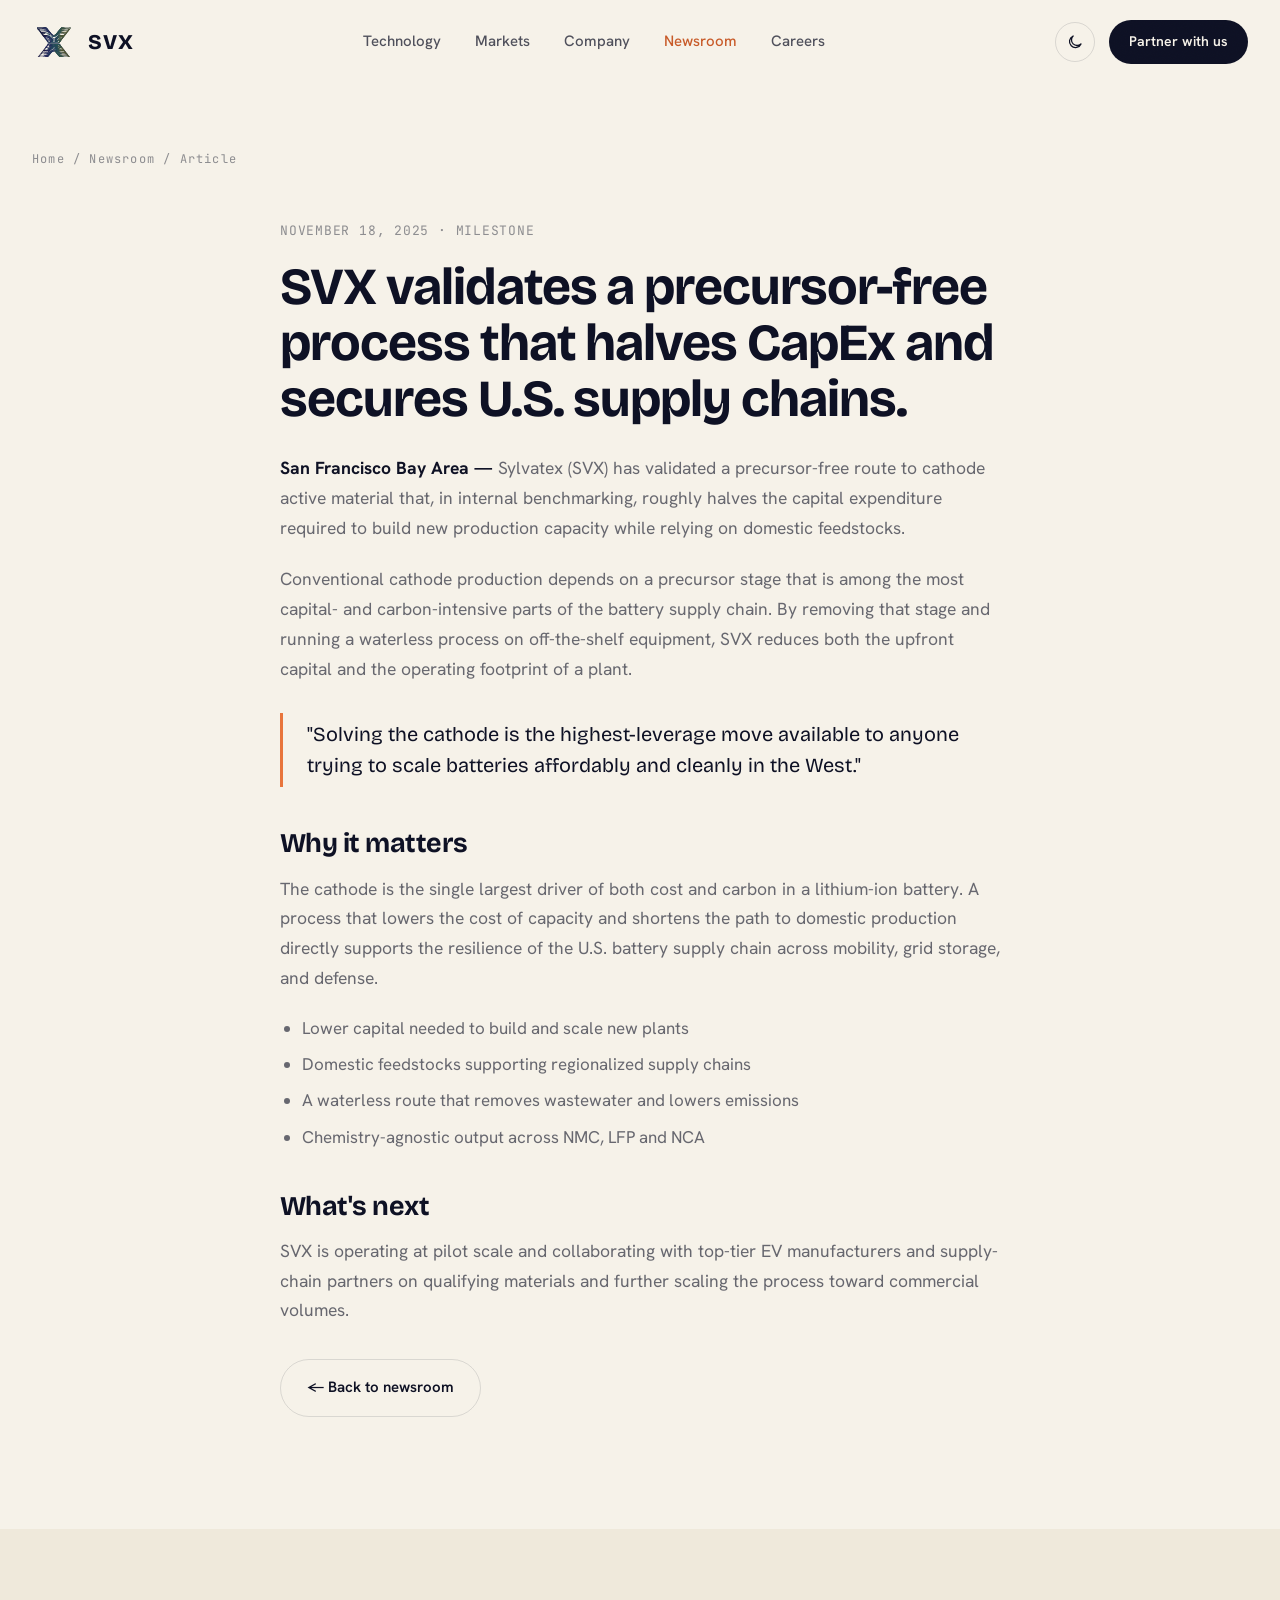
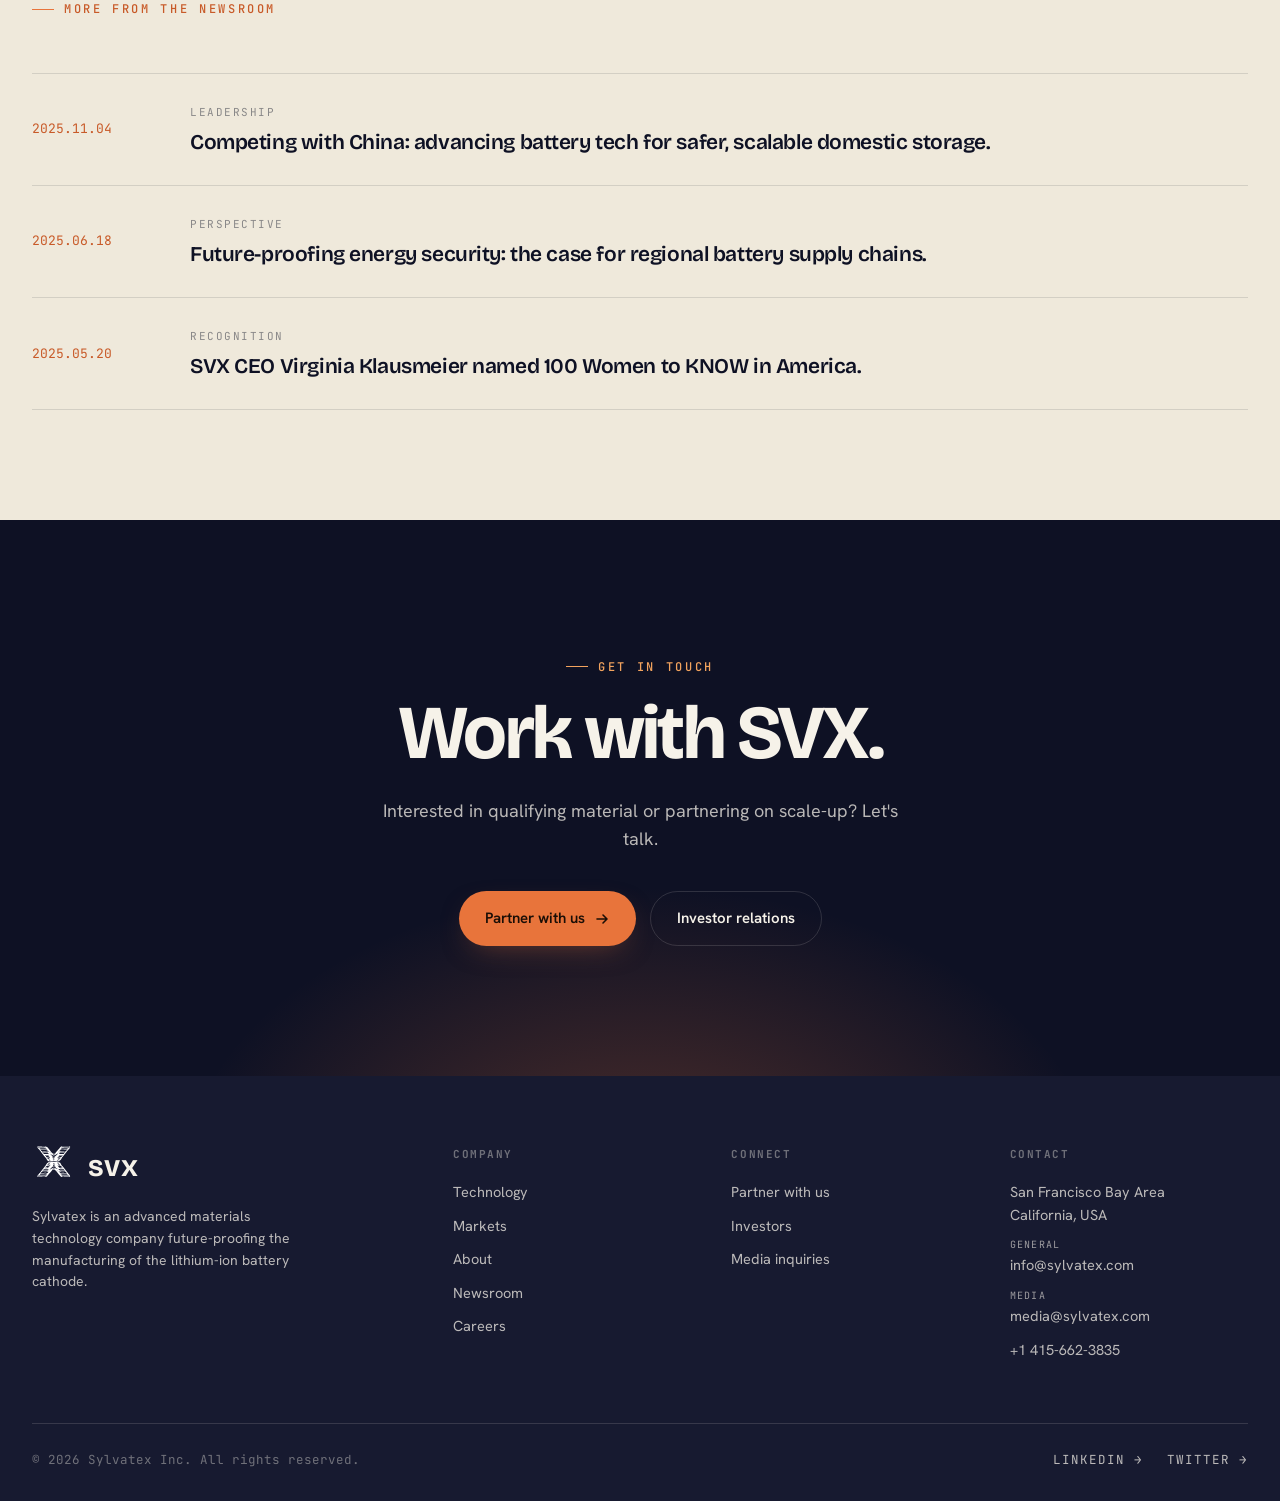
==== commit e9cb2f3c: "Add role detail page + apply; news related items in article; context-aware CTA buttons (careers, new" ====
--- a/article.html
+++ b/article.html
@@ -44,6 +44,16 @@
     <p style="margin-top:34px"><a href="newsroom.html" class="btn btn-ghost">&larr; Back to newsroom</a></p>
   </div></div>
 </section>
+<section class="sec bg-alt" style="padding-top:64px">
+  <div class="wrap">
+    <div class="shead"><span class="eyebrow reveal">More from the newsroom</span></div>
+    <div class="news-list" style="margin-top:24px">
+      <a href="newsroom.html" class="nrow reveal"><div class="date">2025.11.04</div><div><div class="cat mono" style="font-size:11px;letter-spacing:.14em;text-transform:uppercase;color:var(--text-mute);margin-bottom:8px">Leadership</div><h3>Competing with China: advancing battery tech for safer, scalable domestic storage.</h3></div><div class="arrow"></div></a>
+      <a href="newsroom.html" class="nrow reveal d1"><div class="date">2025.06.18</div><div><div class="cat mono" style="font-size:11px;letter-spacing:.14em;text-transform:uppercase;color:var(--text-mute);margin-bottom:8px">Perspective</div><h3>Future-proofing energy security: the case for regional battery supply chains.</h3></div><div class="arrow"></div></a>
+      <a href="newsroom.html" class="nrow reveal d2"><div class="date">2025.05.20</div><div><div class="cat mono" style="font-size:11px;letter-spacing:.14em;text-transform:uppercase;color:var(--text-mute);margin-bottom:8px">Recognition</div><h3>SVX CEO Virginia Klausmeier named 100 Women to KNOW in America.</h3></div><div class="arrow"></div></a>
+    </div>
+  </div>
+</section>
 <section class="cta dark-sec sec">
   <div class="wrap">
     <span class="eyebrow c reveal">Get in touch</span>
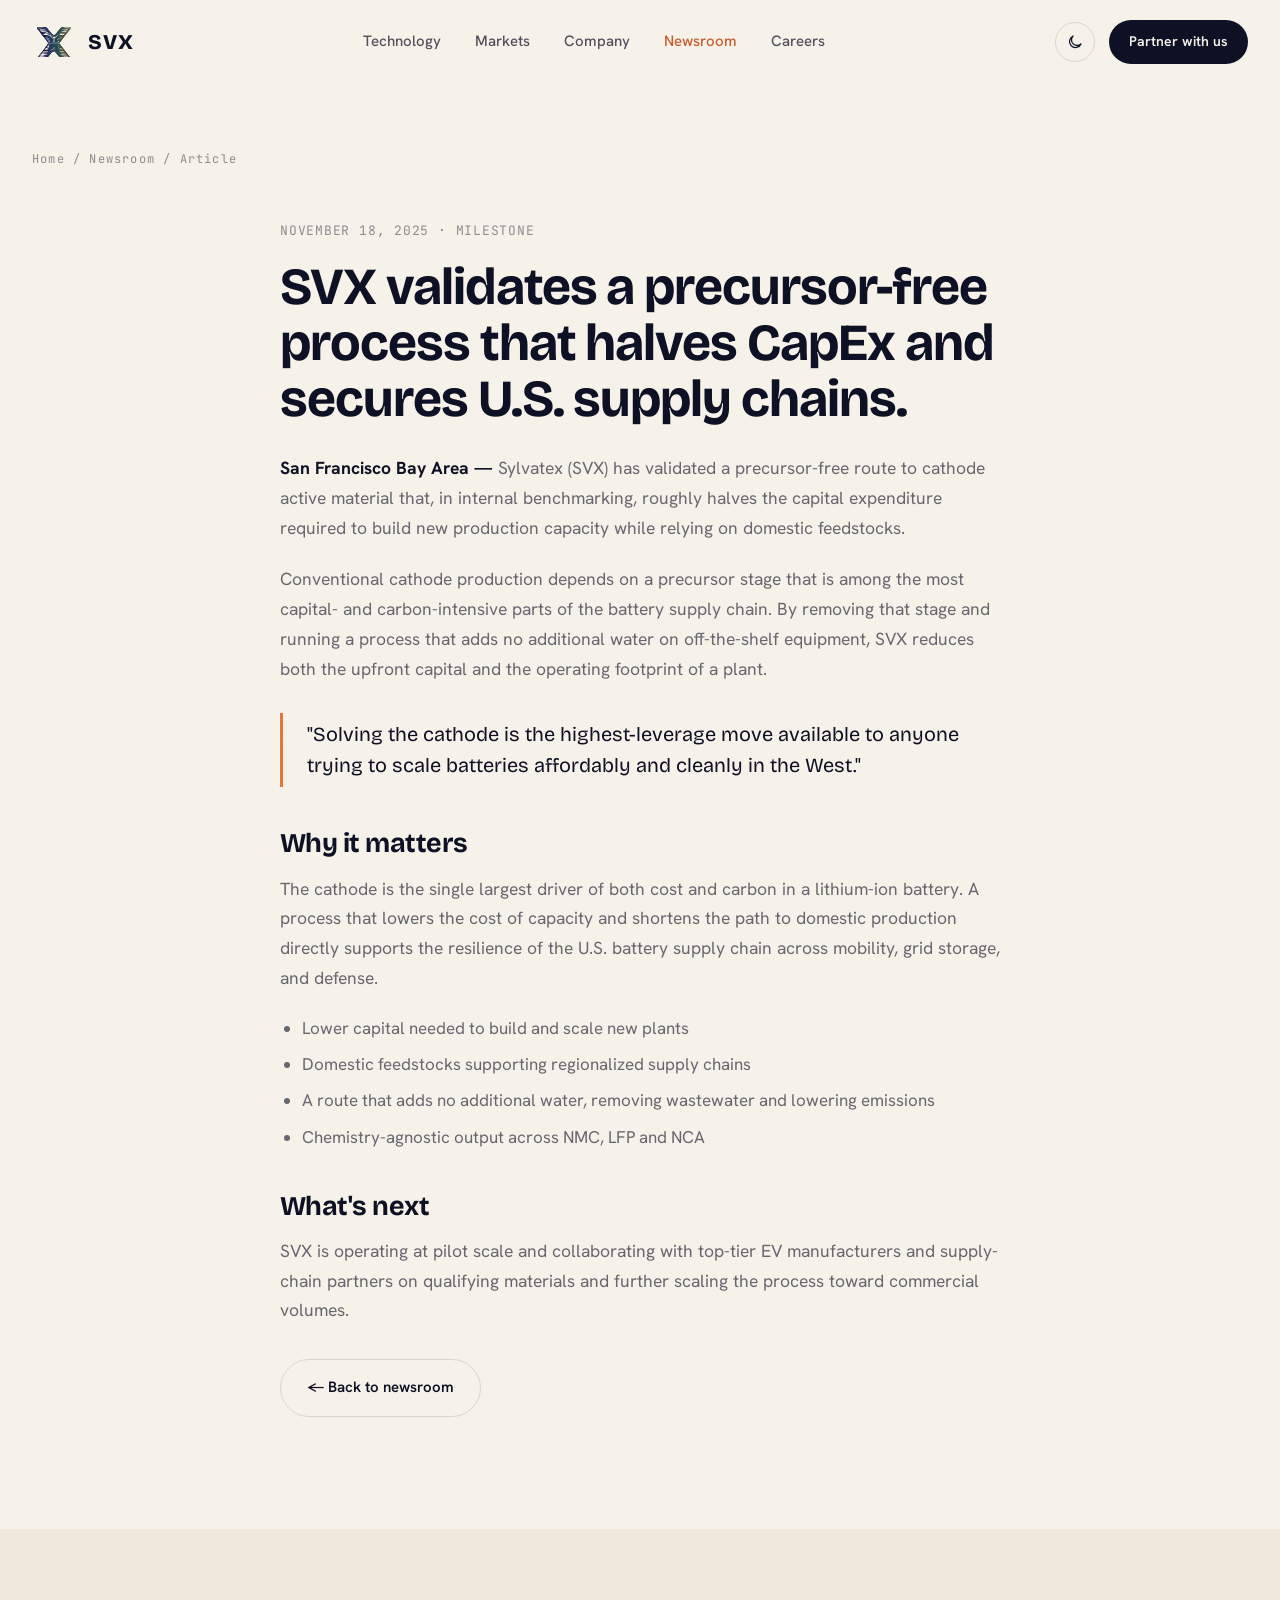
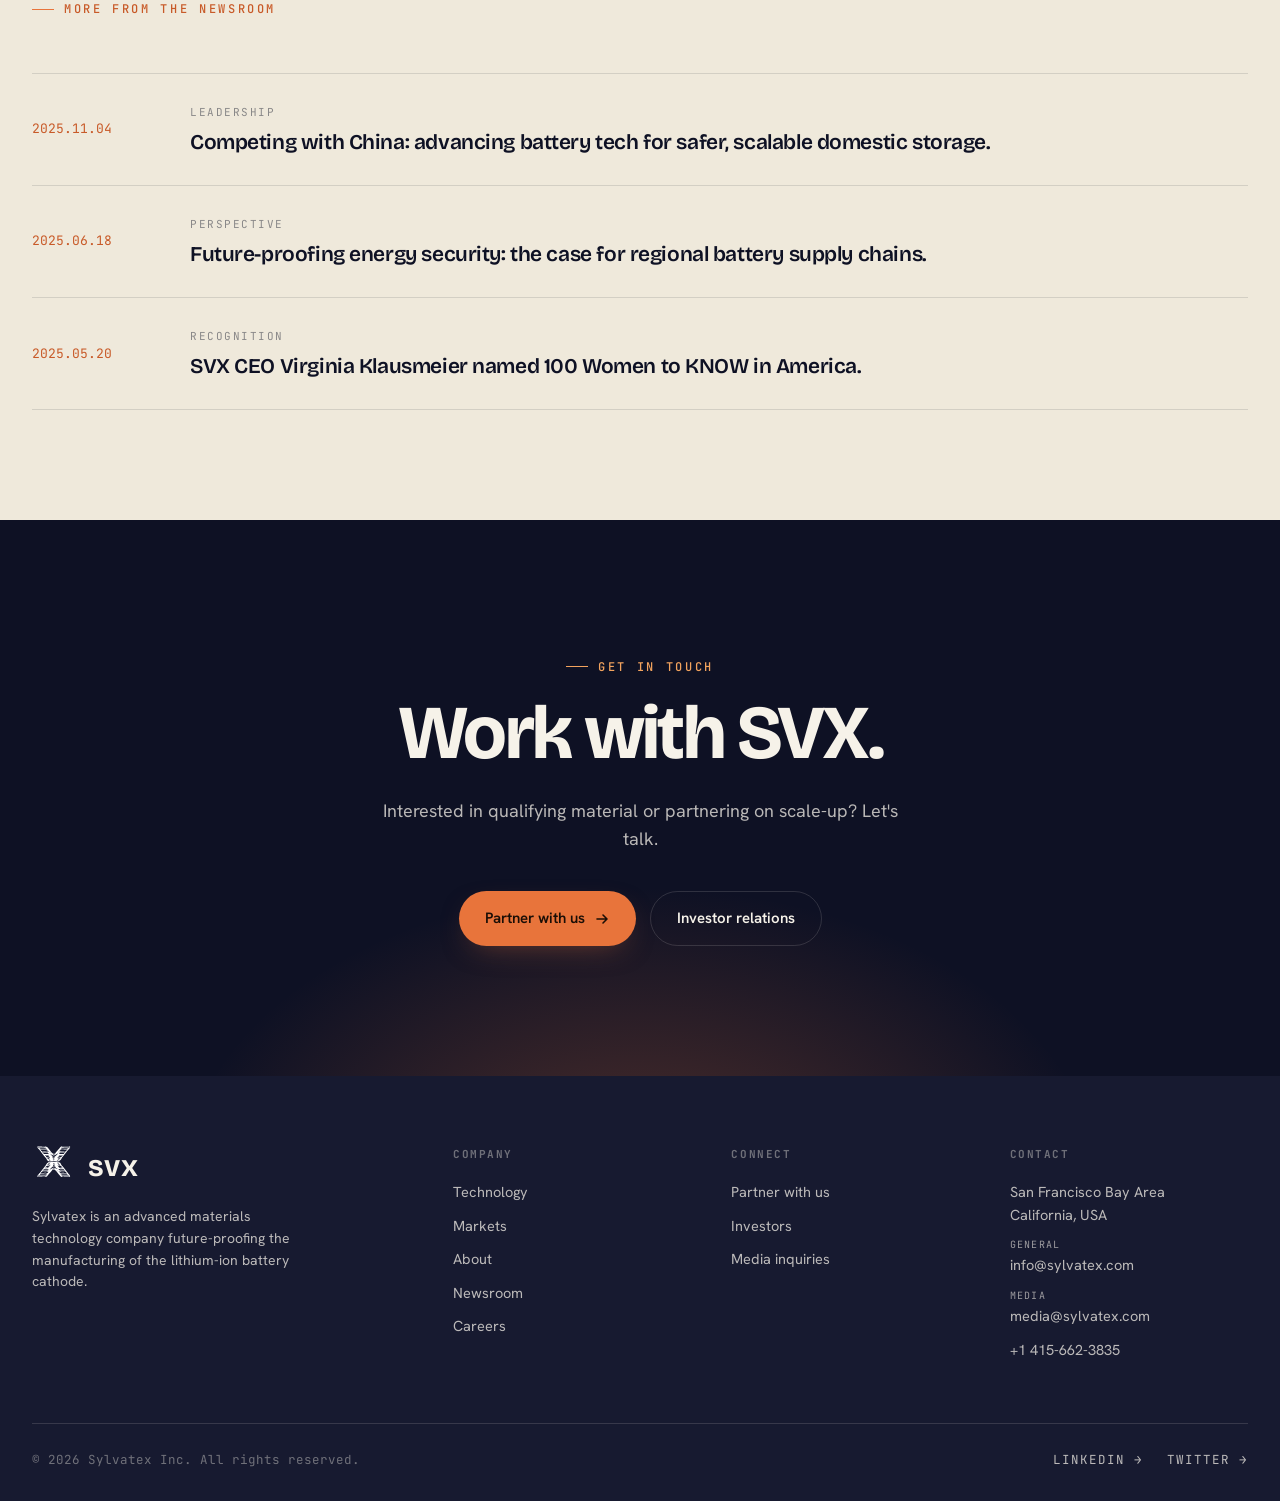
==== commit 3ec680cf: "Executive copy revisions + approximate dial percentages Replace "waterless" with "no additional wate" ====
--- a/article.html
+++ b/article.html
@@ -34,11 +34,11 @@
     <div class="article-meta">NOVEMBER 18, 2025 · MILESTONE</div>
     <h1>SVX validates a precursor-free process that halves CapEx and secures U.S. supply chains.</h1>
     <p><strong>San Francisco Bay Area —</strong> Sylvatex (SVX) has validated a precursor-free route to cathode active material that, in internal benchmarking, roughly halves the capital expenditure required to build new production capacity while relying on domestic feedstocks.</p>
-    <p>Conventional cathode production depends on a precursor stage that is among the most capital- and carbon-intensive parts of the battery supply chain. By removing that stage and running a waterless process on off-the-shelf equipment, SVX reduces both the upfront capital and the operating footprint of a plant.</p>
+    <p>Conventional cathode production depends on a precursor stage that is among the most capital- and carbon-intensive parts of the battery supply chain. By removing that stage and running a process that adds no additional water on off-the-shelf equipment, SVX reduces both the upfront capital and the operating footprint of a plant.</p>
     <blockquote>"Solving the cathode is the highest-leverage move available to anyone trying to scale batteries affordably and cleanly in the West."</blockquote>
     <h2>Why it matters</h2>
     <p>The cathode is the single largest driver of both cost and carbon in a lithium-ion battery. A process that lowers the cost of capacity and shortens the path to domestic production directly supports the resilience of the U.S. battery supply chain across mobility, grid storage, and defense.</p>
-    <ul><li>Lower capital needed to build and scale new plants</li><li>Domestic feedstocks supporting regionalized supply chains</li><li>A waterless route that removes wastewater and lowers emissions</li><li>Chemistry-agnostic output across NMC, LFP and NCA</li></ul>
+    <ul><li>Lower capital needed to build and scale new plants</li><li>Domestic feedstocks supporting regionalized supply chains</li><li>A route that adds no additional water, removing wastewater and lowering emissions</li><li>Chemistry-agnostic output across NMC, LFP and NCA</li></ul>
     <h2>What's next</h2>
     <p>SVX is operating at pilot scale and collaborating with top-tier EV manufacturers and supply-chain partners on qualifying materials and further scaling the process toward commercial volumes.</p>
     <p style="margin-top:34px"><a href="newsroom.html" class="btn btn-ghost">&larr; Back to newsroom</a></p>
--- a/assets/css/style.css
+++ b/assets/css/style.css
@@ -90,7 +90,7 @@
 .page-hero .lede{margin-top:24px; max-width:620px}
 
 /* ---------- STAT STRIP ---------- */
-.stat-strip{display:grid; grid-template-columns:repeat(4,1fr); margin-top:64px; border-top:1px solid var(--border); border-bottom:1px solid var(--border)}
+.stat-strip{display:grid; grid-template-columns:repeat(4,1fr); border-top:1px solid var(--border); border-bottom:1px solid var(--border)}
 .stat-strip .cell{padding:26px 24px 24px; border-right:1px solid var(--border-soft)}
 .stat-strip .cell:last-child{border-right:none}
 .stat-strip .num{font-family:"Bricolage Grotesque",sans-serif; font-weight:700; font-size:clamp(34px,4vw,46px); letter-spacing:-.03em; color:var(--text)}
@@ -337,7 +337,7 @@
 .hero-cine .mesh{z-index:0}
 .hero-cine::after{content:""; position:absolute; inset:0; z-index:1; pointer-events:none;
   background:linear-gradient(100deg,var(--bg) 14%,rgba(0,0,0,0) 64%)}
-.hero-cine .wrap{position:relative; z-index:3}
+.hero-cine .wrap{position:relative; z-index:3; width:100%}
 .hero-inner{max-width:660px}
 .hero-cine h1{font-size:clamp(50px,7.4vw,104px); font-weight:800; letter-spacing:-.04em; line-height:.98}
 .hero-cine h1 .ln{display:block; opacity:0; transform:translateY(22px); filter:blur(10px); animation:rise 1s var(--ease) forwards}
@@ -399,3 +399,83 @@
 .foot-col .foot-eitem{margin-bottom:12px}
 .foot-col .foot-eitem a{margin-bottom:0}
 .foot-col .foot-elabel{display:block; font-family:"JetBrains Mono",monospace; font-size:10px; letter-spacing:.12em; text-transform:uppercase; color:rgba(246,242,233,.6); margin-bottom:1px}
+
+/* homepage section intros: single column, title and body copy capped at 2/3 width */
+.split-head{margin-bottom:44px}
+.split-head .eyebrow{margin-bottom:0}
+.split-head h2{font-size:clamp(34px,4.6vw,58px); font-weight:700; margin-top:16px; line-height:1.04; max-width:66%}
+.split-body{margin-top:26px; max-width:66%}
+.split-body p{font-size:21px; line-height:1.55; color:var(--text); margin-bottom:20px}
+.split-body p:last-child{margin-bottom:0}
+.dark-sec .split-body p{color:var(--on-ink-strong)}
+@media(max-width:1100px){.split-head h2,.split-body{max-width:80%}}
+@media(max-width:900px){.split-head{margin-bottom:34px} .split-head h2,.split-body{max-width:100%} .split-body p{font-size:18px}}
+/* the stakes supporting callout chips: full-width grid with a hover lift */
+.stakes-callouts{display:grid; grid-template-columns:repeat(3,1fr); gap:14px; margin:0}
+.stakes-callouts .callout{display:flex; align-items:center; font-family:"JetBrains Mono",monospace; font-size:13px; letter-spacing:.02em; color:var(--on-ink-strong); background:rgba(246,242,233,.05); border:1px solid var(--on-ink-line); border-radius:14px; padding:16px 20px; transition:transform .28s var(--ease), border-color .28s var(--ease), background .28s var(--ease), box-shadow .28s var(--ease)}
+.stakes-callouts .callout::before{content:""; flex:0 0 auto; width:7px; height:7px; border-radius:50%; background:var(--on-ink-line); margin-right:12px; transition:background .28s var(--ease), box-shadow .28s var(--ease)}
+.stakes-callouts .callout:hover{transform:translateY(-4px); border-color:rgba(232,116,59,.6); background:rgba(232,116,59,.08); box-shadow:0 12px 30px -14px rgba(0,0,0,.5)}
+.stakes-callouts .callout:hover::before{background:var(--amber-2); box-shadow:0 0 0 4px rgba(232,116,59,.18)}
+@media(max-width:900px){.stakes-callouts{grid-template-columns:1fr 1fr}}
+@media(max-width:560px){.stakes-callouts{grid-template-columns:1fr}}
+.donut-grid{display:grid; grid-template-columns:1fr 1fr; gap:24px; max-width:760px; margin:0 auto}
+.donut-card{background:rgba(246,242,233,.04); border:1px solid var(--on-ink-line); border-radius:20px; padding:40px 34px; text-align:center; backdrop-filter:blur(4px)}
+.donut-wrap{position:relative; width:172px; height:172px; margin:0 auto 20px}
+.donut{width:172px; height:172px}
+.donut-track{stroke:rgba(246,242,233,.1)}
+.donut-cost .donut-fill{stroke:#E8743B}
+.donut-emissions .donut-fill{stroke:#46c7b8}
+.donut-center{position:absolute; inset:0; display:grid; place-items:center; font-family:"Bricolage Grotesque",sans-serif; font-weight:700; font-size:38px; letter-spacing:-.02em; color:var(--on-ink-strong)}
+.donut-cap{font-size:15.5px; line-height:1.5; color:var(--on-ink); max-width:270px; margin:0 auto}
+.pillars{grid-template-columns:repeat(auto-fit,minmax(240px,1fr))}
+@media(max-width:680px){.donut-grid{grid-template-columns:1fr; gap:18px}}
+
+/* hero fits longer headlines */
+.hero-inner{max-width:900px}
+.hero-cine h1{font-size:clamp(38px,5.6vw,74px); letter-spacing:-.035em; line-height:1.02; text-wrap:balance}
+.donut-grid{grid-template-columns:1fr 1fr; gap:24px; max-width:none; margin:0}
+@media(max-width:680px){
+  .logorow .kicker{font-size:11px; letter-spacing:.08em}
+  .logos{gap:12px 22px}
+  .logos span{font-size:15px}
+}
+
+/* ---------- Technology / Careers hero: living cathode lattice in the background ---------- */
+.page-hero.has-field{overflow:hidden}
+.page-hero .field{position:absolute; inset:0; width:100%; height:100%; z-index:1; opacity:.85}
+.page-hero.has-field::after{content:""; position:absolute; inset:0; z-index:1; pointer-events:none;
+  background:linear-gradient(100deg,var(--bg) 22%,rgba(0,0,0,0) 72%)}
+.page-hero.has-field .wrap{position:relative; z-index:2}
+.page-hero.has-field h1{max-width:32ch; font-size:clamp(34px,4.2vw,58px); line-height:1.05}
+.page-hero.has-field .lede{max-width:540px}
+@media(max-width:640px){ .page-hero.has-field::after{background:linear-gradient(180deg,var(--bg) 55%,rgba(0,0,0,0) 100%)} }
+
+/* ---------- Capabilities: aligned two-column index list ---------- */
+.caps{display:grid; grid-template-columns:1fr 1fr; column-gap:60px; border-top:1px solid var(--border)}
+.cap{display:grid; grid-template-columns:auto 1fr; gap:18px; padding:22px 2px; border-bottom:1px solid var(--border-soft)}
+.cap-n{font-family:"JetBrains Mono",monospace; font-size:12px; color:var(--teal); letter-spacing:.08em; padding-top:4px}
+.cap h4{font-size:17px; font-weight:600; font-family:"Hanken Grotesk",sans-serif; letter-spacing:-.01em; margin-bottom:5px}
+.cap p{font-size:13.5px; line-height:1.55; color:var(--text-dim)}
+@media(max-width:760px){ .caps{grid-template-columns:1fr; border-top:none} }
+
+/* ---------- Battery cost / carbon half-dials (Technology "Why the cathode") ---------- */
+.dial-wrap-outer{position:relative}
+.dial-grid{display:grid; grid-template-columns:1fr 1fr; gap:30px}
+.dialwrap{background:rgba(246,242,233,.03); border:1px solid var(--on-ink-line); border-radius:22px; padding:26px 22px 22px; backdrop-filter:blur(4px); text-align:center}
+.dial-title{display:inline-block; background:var(--teal-900); color:var(--on-ink-strong); font-family:"Bricolage Grotesque",sans-serif; font-weight:800; font-size:12px; text-transform:uppercase; letter-spacing:.02em; padding:7px 12px; border-radius:5px}
+.dial-svg{margin:6px auto 0; max-width:330px; opacity:0; transform:translateY(10px); transition:opacity .7s var(--ease), transform .7s var(--ease)}
+.dialwrap.in .dial-svg{opacity:1; transform:none}
+.dial-svg svg{width:100%; height:auto; display:block; overflow:visible}
+.arc-seg{fill:none; stroke-width:32; cursor:pointer; transition:stroke-width .25s var(--ease), opacity .25s var(--ease)}
+.arc-seg.dimmed,.arc-svx.dimmed{opacity:.34}
+.arc-seg.hot{stroke-width:38}
+.arc-svx{fill:none; stroke:#FFC24B; stroke-width:32; cursor:pointer; filter:drop-shadow(0 0 6px rgba(255,194,75,.75))}
+.d-big{font-family:"Bricolage Grotesque",sans-serif; font-weight:800; font-size:40px; fill:var(--on-ink-strong)}
+.d-sm{font-family:"Hanken Grotesk",sans-serif; font-size:12px; fill:var(--on-ink)}
+.dl-cat{font-family:"Hanken Grotesk",sans-serif; font-size:11px; fill:var(--on-ink)}
+.dl-num{font-family:"Bricolage Grotesque",sans-serif; font-weight:800; font-size:15px; fill:var(--on-ink-strong)}
+.dial-legend{display:flex; justify-content:center; flex-wrap:wrap; gap:8px 16px; margin-top:6px}
+.dl-item{display:flex; align-items:center; gap:7px; font-size:12px; color:var(--on-ink)}
+.dl-sw{width:11px; height:11px; border-radius:3px; flex:none}
+@media(max-width:760px){.dial-grid{grid-template-columns:1fr; gap:20px}}
+@media(prefers-reduced-motion:reduce){.dial-svg{opacity:1; transform:none; transition:none}}
